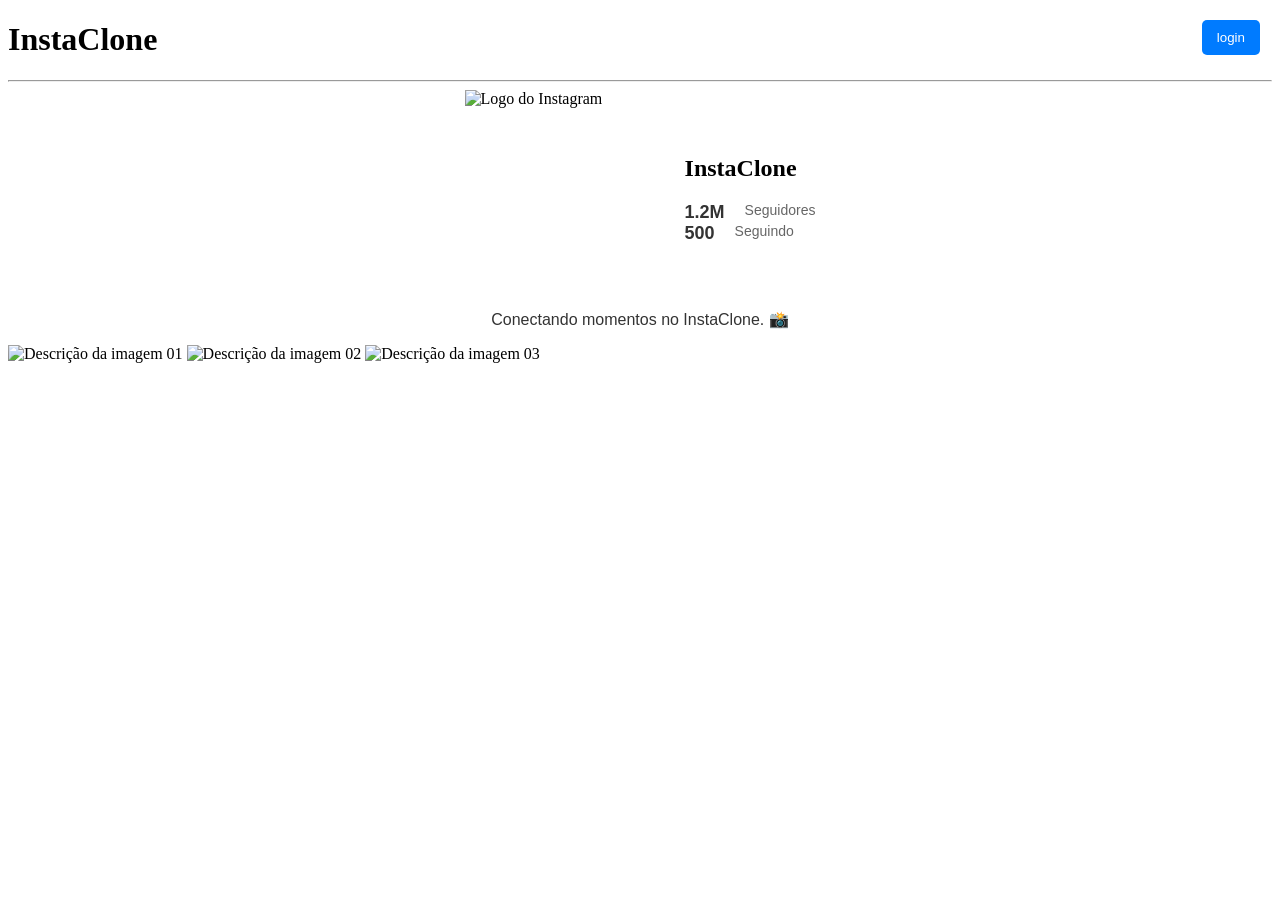
==== index.html @ e55fa8c0 "primeiro commit" ====
<!DOCTYPE html>
<html lang="en">
<head>
    <meta charset="UTF-8">
    <meta name="viewport" content="width=device-width, initial-scale=1.0">
    <title>InstaClone</title>
    <link rel="stylesheet" href="style.css">
</head>
<body>
    <h1 class="container.text">InstaClone</h1>
    <button class="btn-topo">login</button>

<hr>

<div class="container">
    <img src="https://static.vecteezy.com/system/resources/previews/018/930/413/non_2x/instagram-logo-instagram-icon-transparent-free-png.png" alt="Logo do Instagram">
    <div class="texto perfil">
        <h2>InstaClone</h2>
            <div class="social-stats">
                <span class="stat-number">1.2M</span>
                <span class="stat-label">Seguidores</span>
            </div>
            <div class="social-stats">
                <span class="stat-number">500</span>
                <span class="stat-label">Seguindo</span>
            </div>
        </div>
    </div>
</div>

<div class="bio">
    <p>Conectando momentos no InstaClone. 📸</p>

</div>

<div class="imagem.redonda">
    <img src="imagem01.png" alt="Descrição da imagem 01">
    <img src="imagem02.png" alt="Descrição da imagem 02">
    <img src="imagem03.png" alt="Descrição da imagem 03">

</div>

</head>
<body>
    
</body>
</html>
---- style.css ----
.btn-topo {
    position: fixed;
    top: 20px;
    right: 20px;
    background-color: #007bff;
    color: white;
    border: none;
    padding: 10px 15px;
    border-radius: 5px;
    cursor: pointer;
    z-index: 1000;
}

img {
    width: 200px;
    height: 200px;
}

.container {
    display: flex;
    align-items: center;
    justify-content: center;
    gap: 20px;
}

.social-stats {
  display: flex;
  gap: 20px;
  font-family: sans-serif;
}

.stat-item {
  display: flex;
  flex-direction: column;
  align-items: center;
}

.stat-number {
  font-weight: bold;
  font-size: 18px;
  color: #333;
}

  .stat-label {
  font-size: 14px;
  color: #666;
}

.bio {
    font-family: sans-serif;
    font-size: 16px;
    color: #333;
    margin-top: 20px;
    text-align: center;
}

.container.text {
    text-align: center;
    position: fixed;
}

.imagem.redonda {
    width: 100px;
    height: 100px;
    object-fit: cover;
    border-radius: 50%;
}
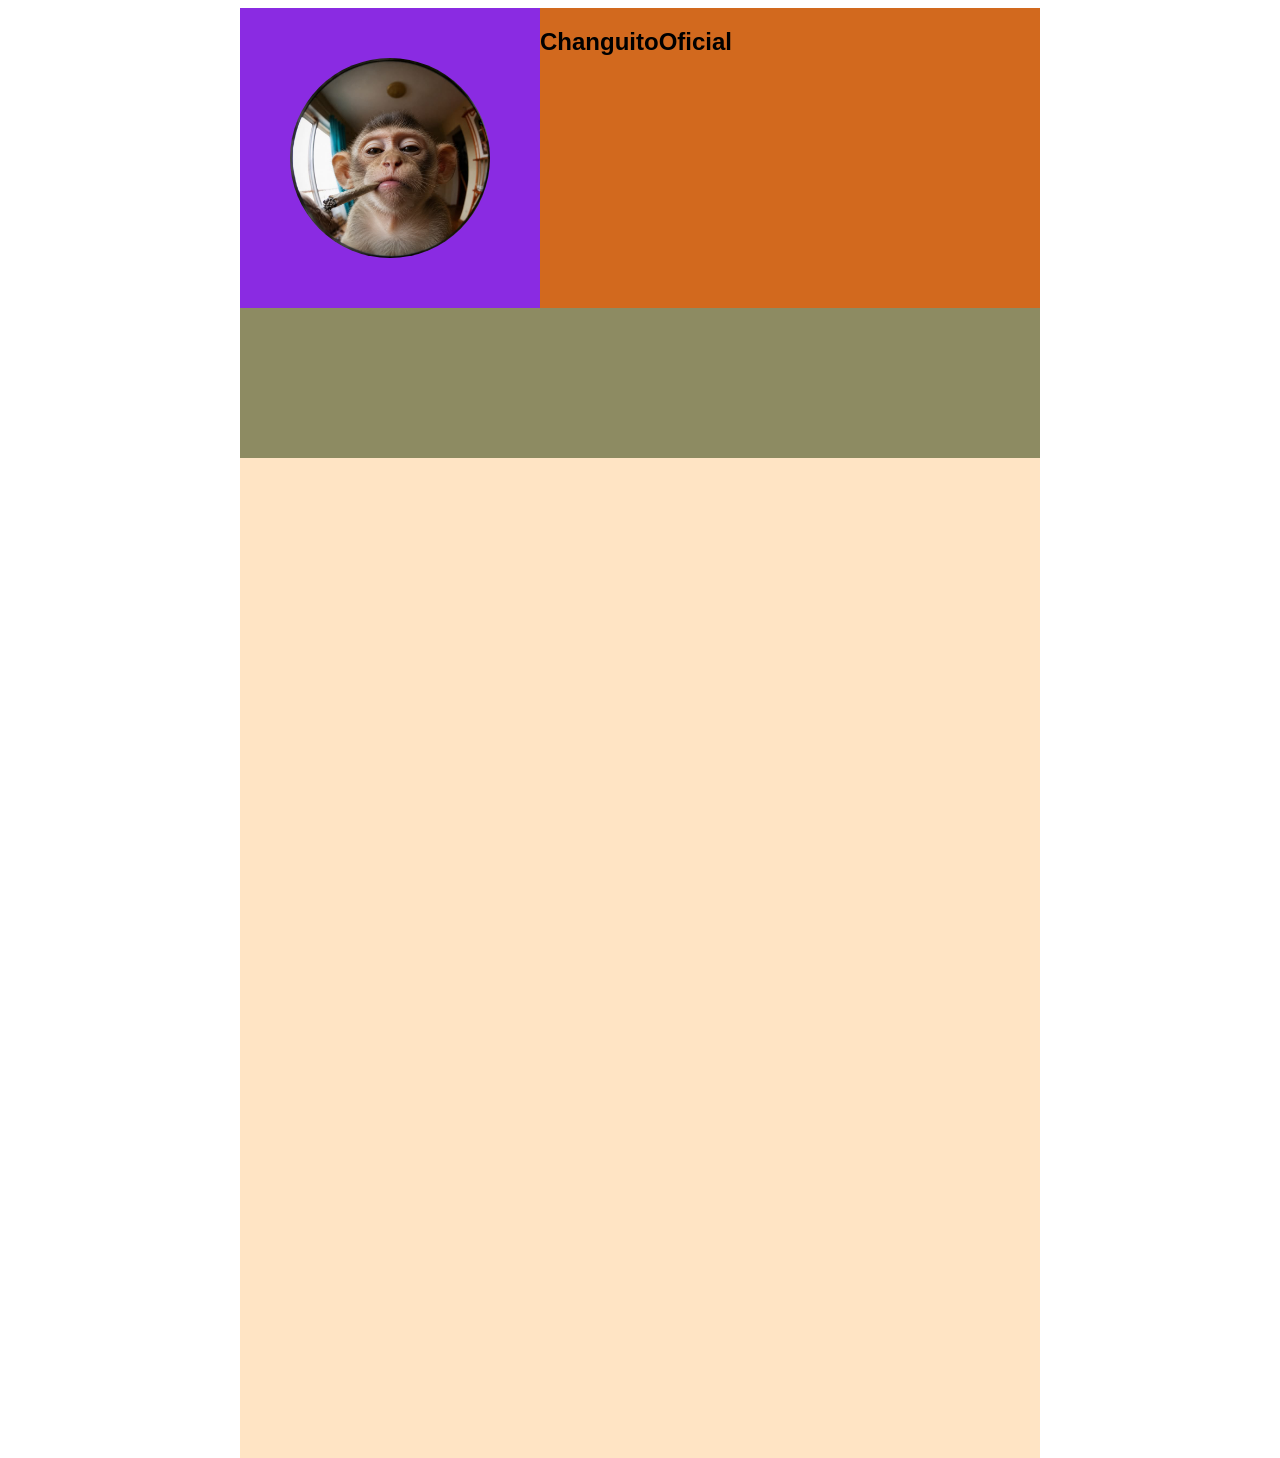
==== commit 7b3cd556: "tamanho das divs e foto de perfil" ====
--- a/index.html
+++ b/index.html
@@ -3,45 +3,23 @@
 <head>
     <meta charset="UTF-8">
     <meta name="viewport" content="width=device-width, initial-scale=1.0">
-    <title>InstaClone</title>
+    <title>Instagram</title>
     <link rel="stylesheet" href="style.css">
-</head>
-<body>
-    <h1 class="container.text">InstaClone</h1>
-    <button class="btn-topo">login</button>
-
-<hr>
-
-<div class="container">
-    <img src="https://static.vecteezy.com/system/resources/previews/018/930/413/non_2x/instagram-logo-instagram-icon-transparent-free-png.png" alt="Logo do Instagram">
-    <div class="texto perfil">
-        <h2>InstaClone</h2>
-            <div class="social-stats">
-                <span class="stat-number">1.2M</span>
-                <span class="stat-label">Seguidores</span>
-            </div>
-            <div class="social-stats">
-                <span class="stat-number">500</span>
-                <span class="stat-label">Seguindo</span>
-            </div>
-        </div>
-    </div>
-</div>
-
-<div class="bio">
-    <p>Conectando momentos no InstaClone. 📸</p>
-
-</div>
-
-<div class="imagem.redonda">
-    <img src="imagem01.png" alt="Descrição da imagem 01">
-    <img src="imagem02.png" alt="Descrição da imagem 02">
-    <img src="imagem03.png" alt="Descrição da imagem 03">
-
-</div>
 
 </head>
 <body>
+    <div id="conteudo">
+        <div id="cabecalho">
+            <div id="fotodeperfil">
+                <img height="200" src="4e98f8924ba677425d5c77bcd9956966.jpg" alt="fotodeperfil">
+            </div>
+            <div id="textodeperfil">
+                <h2 id="fonte">ChanguitoOficial</h2>
+            </div>
+        </div>
+        <div id="destaques"></div>
+        <div id="feed"></div>
+    </div>
     
 </body>
 </html>
--- a/style.css
+++ b/style.css
@@ -1,67 +1,50 @@
-.btn-topo {
-    position: fixed;
-    top: 20px;
-    right: 20px;
-    background-color: #007bff;
-    color: white;
-    border: none;
-    padding: 10px 15px;
-    border-radius: 5px;
-    cursor: pointer;
-    z-index: 1000;
+#conteudo {
+    width: 800px;
+    height: 1000px;
+    background-color: rgb(224, 193, 193);
+    margin: 0 auto;
+
+}
+
+#cabecalho {
+    width: 800px;
+    height: 300px;
+    background-color: rgb(117, 199, 199);
+    display: flex;
+}
+
+#destaques {
+    height: 150px;
+    width: 800px;
+    background-color: rgb(141, 139, 98);
+}
+
+#feed {
+    width: 800px;
+    height: 1000px;
+    background-color: bisque;
+}
+
+#fotodeperfil {
+    width: 300px;
+    height: 300px;
+    background-color: blueviolet;
+    display: flex;
+    align-items: center;
+    justify-content: center;
+}
+
+#textodeperfil {
+    width: 500px;
+    height: 300px;
+    background-color: chocolate;
 }
 
 img {
-    width: 200px;
-    height: 200px;
+    border-radius: 50%;
+    
 }
 
-.container {
-    display: flex;
-    align-items: center;
-    justify-content: center;
-    gap: 20px;
-}
-
-.social-stats {
-  display: flex;
-  gap: 20px;
-  font-family: sans-serif;
-}
-
-.stat-item {
-  display: flex;
-  flex-direction: column;
-  align-items: center;
-}
-
-.stat-number {
-  font-weight: bold;
-  font-size: 18px;
-  color: #333;
-}
-
-  .stat-label {
-  font-size: 14px;
-  color: #666;
-}
-
-.bio {
-    font-family: sans-serif;
-    font-size: 16px;
-    color: #333;
-    margin-top: 20px;
-    text-align: center;
-}
-
-.container.text {
-    text-align: center;
-    position: fixed;
-}
-
-.imagem.redonda {
-    width: 100px;
-    height: 100px;
-    object-fit: cover;
-    border-radius: 50%;
+#fonte {
+    font-family: Arial, Helvetica, sans-serif;
 }
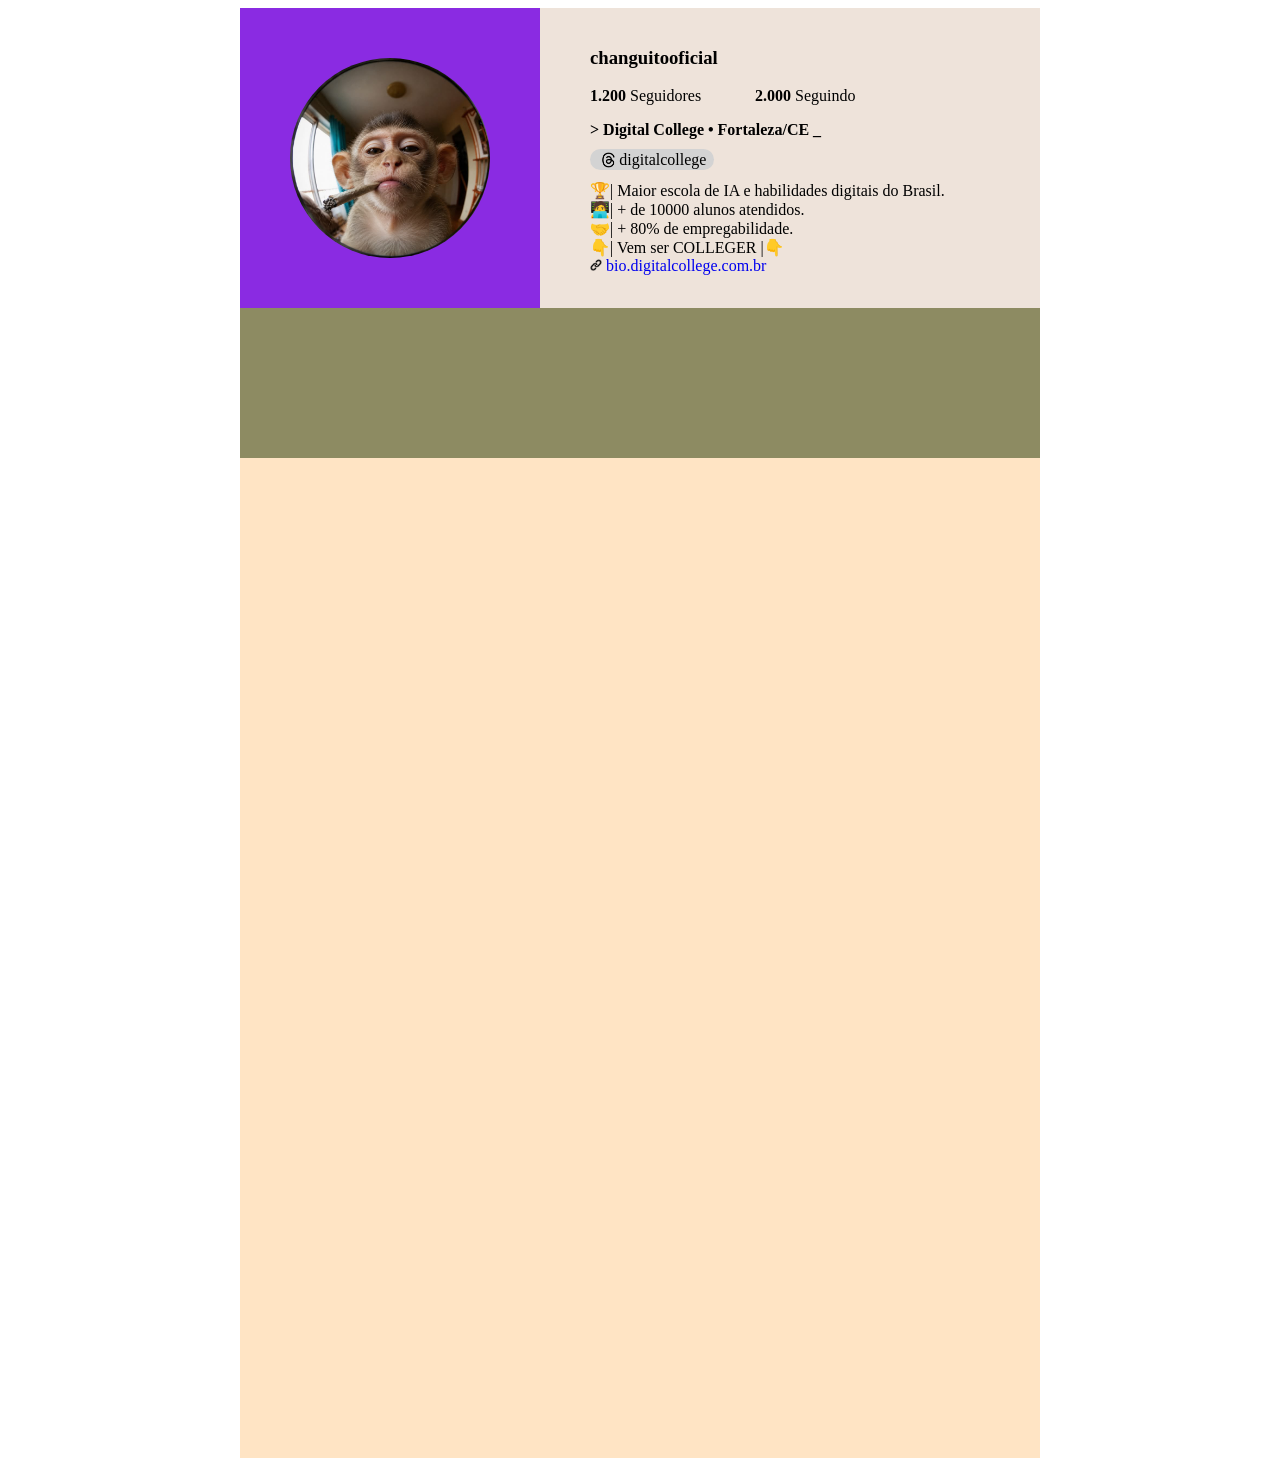
==== commit 5a518024: "finalizamos o cabeçalho" ====
--- a/index.html
+++ b/index.html
@@ -14,7 +14,20 @@
                 <img height="200" src="4e98f8924ba677425d5c77bcd9956966.jpg" alt="fotodeperfil">
             </div>
             <div id="textodeperfil">
-                <h2 id="fonte">ChanguitoOficial</h2>
+                <h3>changuitooficial</h3>
+                <p> <b>1.200</b> Seguidores <span id="span-seguindo"><strong>2.000</strong></span> Seguindo</p>
+                <strong> > Digital College • Fortaleza/CE _</strong>
+                <p class="juntinhos" id="essenao"> 
+                    <span id="pill"><img src="threads-png-logo-vector-download-7.png"
+                        alt="logo do threads" height="16">digitalcollege</span>
+                        
+                </p>
+                <p class="juntinhos">🏆| Maior escola de IA e habilidades digitais do Brasil.</p>
+                <p class="juntinhos">🧑‍💻| + de 10000 alunos atendidos.</p>
+                <p class="juntinhos">🤝| + 80% de empregabilidade.</p>
+                <p class="juntinhos">👇| Vem ser COLLEGER |👇</p>
+                <a target="_blank" href="https://bio.digitalcollege.com.br"><i id="icone-link"></i> bio.digitalcollege.com.br</a>
+
             </div>
         </div>
         <div id="destaques"></div>
--- a/style.css
+++ b/style.css
@@ -37,7 +37,9 @@
 #textodeperfil {
     width: 500px;
     height: 300px;
-    background-color: chocolate;
+    background-color: rgb(238, 227, 218);
+    padding: 20px 50px;
+    box-sizing: border-box;
 }
 
 img {
@@ -45,6 +47,40 @@
     
 }
 
-#fonte {
-    font-family: Arial, Helvetica, sans-serif;
+.juntinhos {
+    margin: 0;
+}
+
+#span-seguindo {
+    font-weight: bold;
+    margin-left: 50px;
+}
+
+#pill {
+    background-color: lightgray;
+    padding: 2px 8px;
+    border-radius: 20px;
+    margin-block: 8px;
+    
+}
+
+#essenao {
+    margin: 12px 0px;
+}
+
+#pill img {
+    margin-bottom: -3px;
+}
+
+a {
+    text-decoration: none;
+}
+
+#icone-link {
+    height: 12px;
+    width: 12px;
+    display: inline-block;
+    background-size: 12px;
+    background-image: url(Chain_link_icon_slanted.png);
+
 }
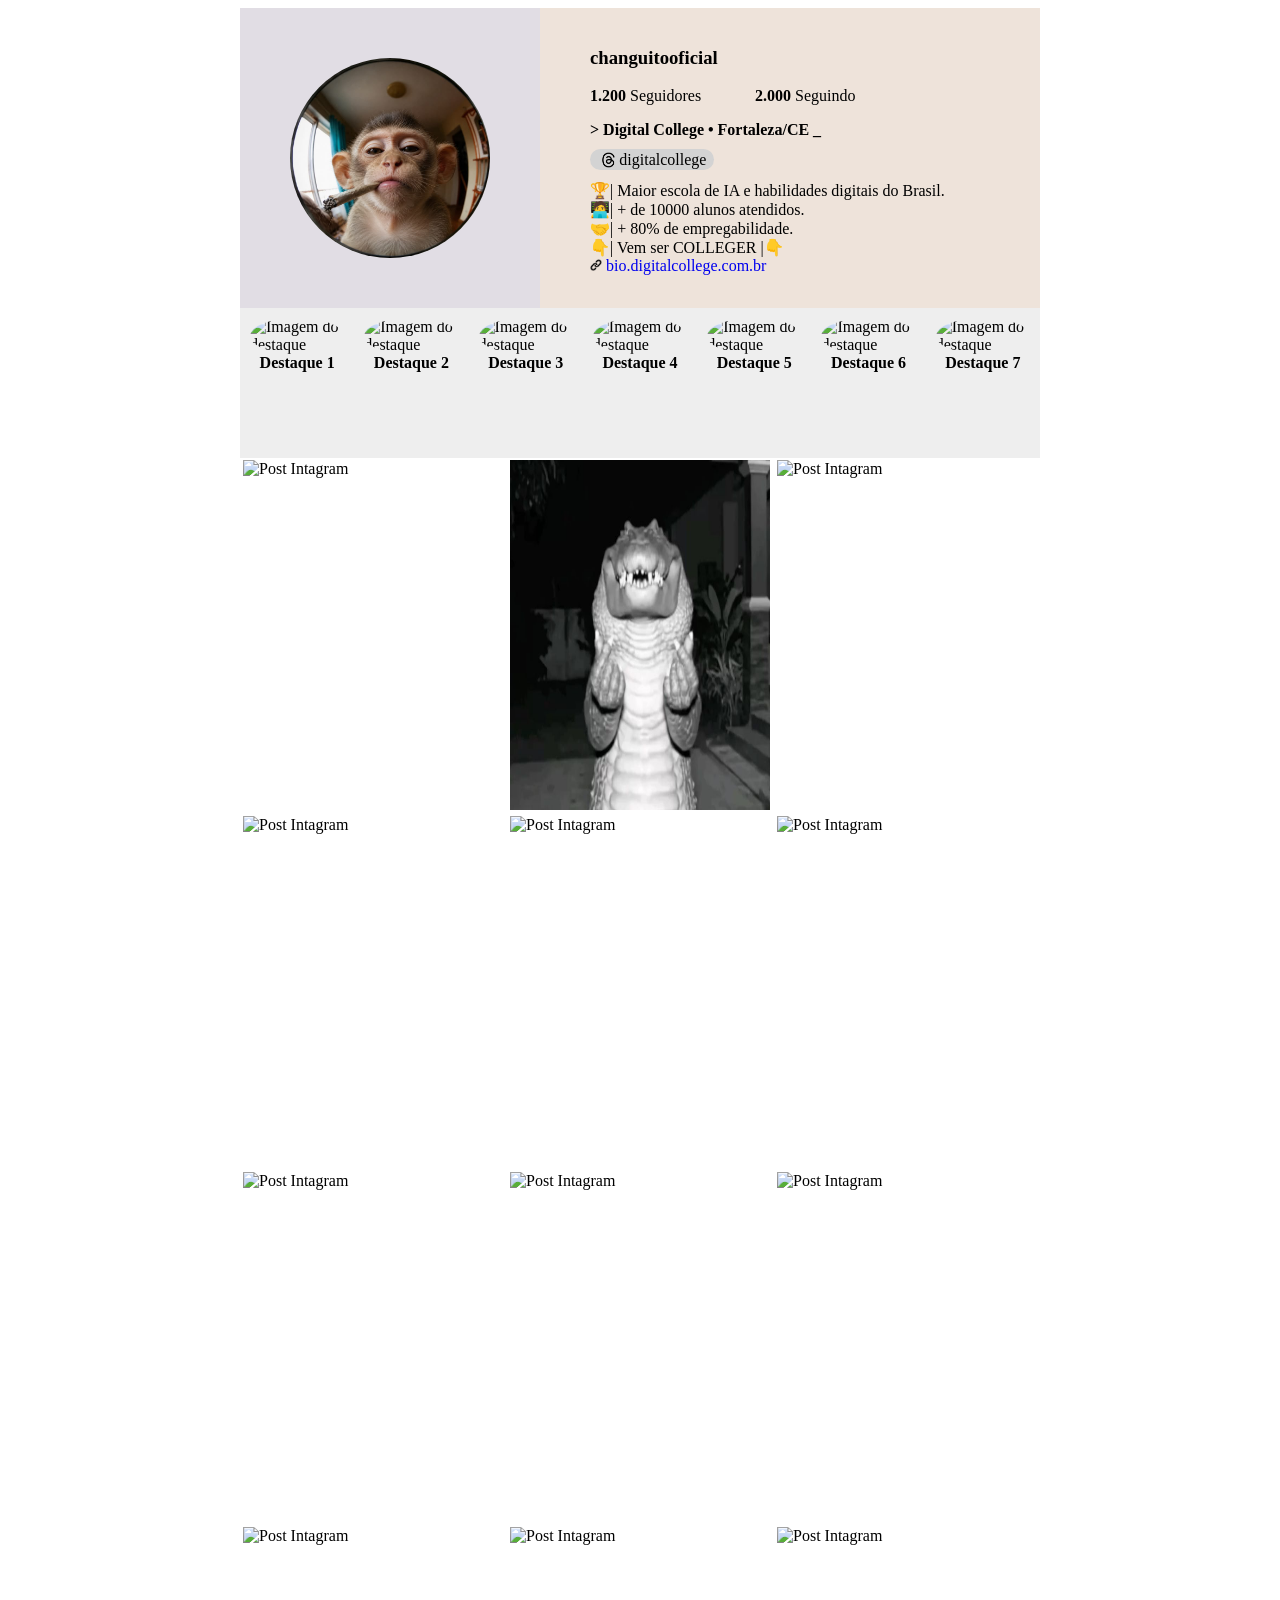
==== commit 267e747f: "fotos do feed" ====
--- a/index.html
+++ b/index.html
@@ -30,8 +30,51 @@
 
             </div>
         </div>
-        <div id="destaques"></div>
-        <div id="feed"></div>
+        <div id="destaques">
+            <div class="destaque">
+                <img src="https://placehold.co/100x100" alt="Imagem do destaque">
+                <p>Destaque 1</p>
+            </div>
+            <div class="destaque">
+                <img src="https://placehold.co/100x100" alt="Imagem do destaque">
+                <p>Destaque 2</p>
+            </div>
+            <div class="destaque">
+                <img src="https://placehold.co/100x100" alt="Imagem do destaque">
+                <p>Destaque 3</p>
+            </div>
+            <div class="destaque">
+                <img src="https://placehold.co/100x100" alt="Imagem do destaque">
+                <p>Destaque 4</p>
+            </div>
+            <div class="destaque">
+                <img src="https://placehold.co/100x100" alt="Imagem do destaque">
+                <p>Destaque 5</p>
+            </div>
+            <div class="destaque">
+                <img src="https://placehold.co/100x100" alt="Imagem do destaque">
+                <p>Destaque 6</p>
+            </div>
+            <div class="destaque">
+                <img src="https://placehold.co/100x100" alt="Imagem do destaque">
+                <p>Destaque 7</p>
+            </div>
+            
+        </div>    
+        <div id="feed">
+            <div class="fotosfeed"><img src="https://i.pinimg.com/736x/fc/d5/21/fcd521678deb5901a8ba59398f358d46.jpg" alt="Post Intagram"></div>
+            <div class="fotosfeed"><img src="01b9104a2c6ca4731ca38405adfbb461.jpg" alt="Post Intagram"></div>
+            <div class="fotosfeed"><img src="https://i.pinimg.com/736x/fc/d5/21/fcd521678deb5901a8ba59398f358d46.jpg" alt="Post Intagram"></div>
+            <div class="fotosfeed"><img src="https://i.pinimg.com/736x/fc/d5/21/fcd521678deb5901a8ba59398f358d46.jpg" alt="Post Intagram"></div>
+            <div class="fotosfeed"><img src="https://i.pinimg.com/736x/fc/d5/21/fcd521678deb5901a8ba59398f358d46.jpg" alt="Post Intagram"></div>
+            <div class="fotosfeed"><img src="https://i.pinimg.com/736x/fc/d5/21/fcd521678deb5901a8ba59398f358d46.jpg" alt="Post Intagram"></div>
+            <div class="fotosfeed"><img src="https://i.pinimg.com/736x/fc/d5/21/fcd521678deb5901a8ba59398f358d46.jpg" alt="Post Intagram"></div>
+            <div class="fotosfeed"><img src="https://i.pinimg.com/736x/fc/d5/21/fcd521678deb5901a8ba59398f358d46.jpg" alt="Post Intagram"></div>
+            <div class="fotosfeed"><img src="https://i.pinimg.com/736x/fc/d5/21/fcd521678deb5901a8ba59398f358d46.jpg" alt="Post Intagram"></div>
+            <div class="fotosfeed"><img src="https://i.pinimg.com/736x/fc/d5/21/fcd521678deb5901a8ba59398f358d46.jpg" alt="Post Intagram"></div>
+            <div class="fotosfeed"><img src="https://i.pinimg.com/736x/fc/d5/21/fcd521678deb5901a8ba59398f358d46.jpg" alt="Post Intagram"></div>
+            <div class="fotosfeed"><img src="https://i.pinimg.com/736x/fc/d5/21/fcd521678deb5901a8ba59398f358d46.jpg" alt="Post Intagram"></div>
+        </div>
     </div>
     
 </body>
--- a/style.css
+++ b/style.css
@@ -1,7 +1,7 @@
 #conteudo {
     width: 800px;
     height: 1000px;
-    background-color: rgb(224, 193, 193);
+    background-color: rgb(253, 253, 253);
     margin: 0 auto;
 
 }
@@ -9,26 +9,34 @@
 #cabecalho {
     width: 800px;
     height: 300px;
-    background-color: rgb(117, 199, 199);
+    background-color: rgb(254, 255, 255);
     display: flex;
 }
 
 #destaques {
     height: 150px;
     width: 800px;
-    background-color: rgb(141, 139, 98);
+    background-color: rgb(255, 255, 255);
+    display: flex;
+    overflow-x: scroll;
+    overflow-y: hidden;
+
+}
+
+::-webkit-scrollbar-thumb {
+    width: 6px;
 }
 
 #feed {
     width: 800px;
     height: 1000px;
-    background-color: bisque;
+    background-color: rgb(255, 255, 255);
 }
 
 #fotodeperfil {
     width: 300px;
     height: 300px;
-    background-color: blueviolet;
+    background-color: rgb(225, 221, 228);
     display: flex;
     align-items: center;
     justify-content: center;
@@ -42,7 +50,8 @@
     box-sizing: border-box;
 }
 
-img {
+#fotodeperfil img,
+.destaque img {
     border-radius: 50%;
     
 }
@@ -83,4 +92,40 @@
     background-size: 12px;
     background-image: url(Chain_link_icon_slanted.png);
 
-}+}
+
+.destaque {
+    width: 120px;
+    height: 150px;
+    background-color: rgb(238, 238, 238);
+    padding: 10px;
+    box-sizing: border-box;
+
+    p {
+        margin-top: 0;
+        text-align: center;
+        font-weight: 600;
+    }
+}
+
+#feed {
+    height: 600px;
+    width: 800px;
+    display: grid;
+    grid-template-columns: repeat(3, 1fr);
+    gap: 1px;
+}
+
+.fotosfeed {
+    aspect-ratio: 3 / 4;
+    display: flex;
+    align-items: center;
+    justify-content: center;
+
+    
+
+}
+.fotosfeed img {
+        height: 350px;
+        width: 260px;
+    }
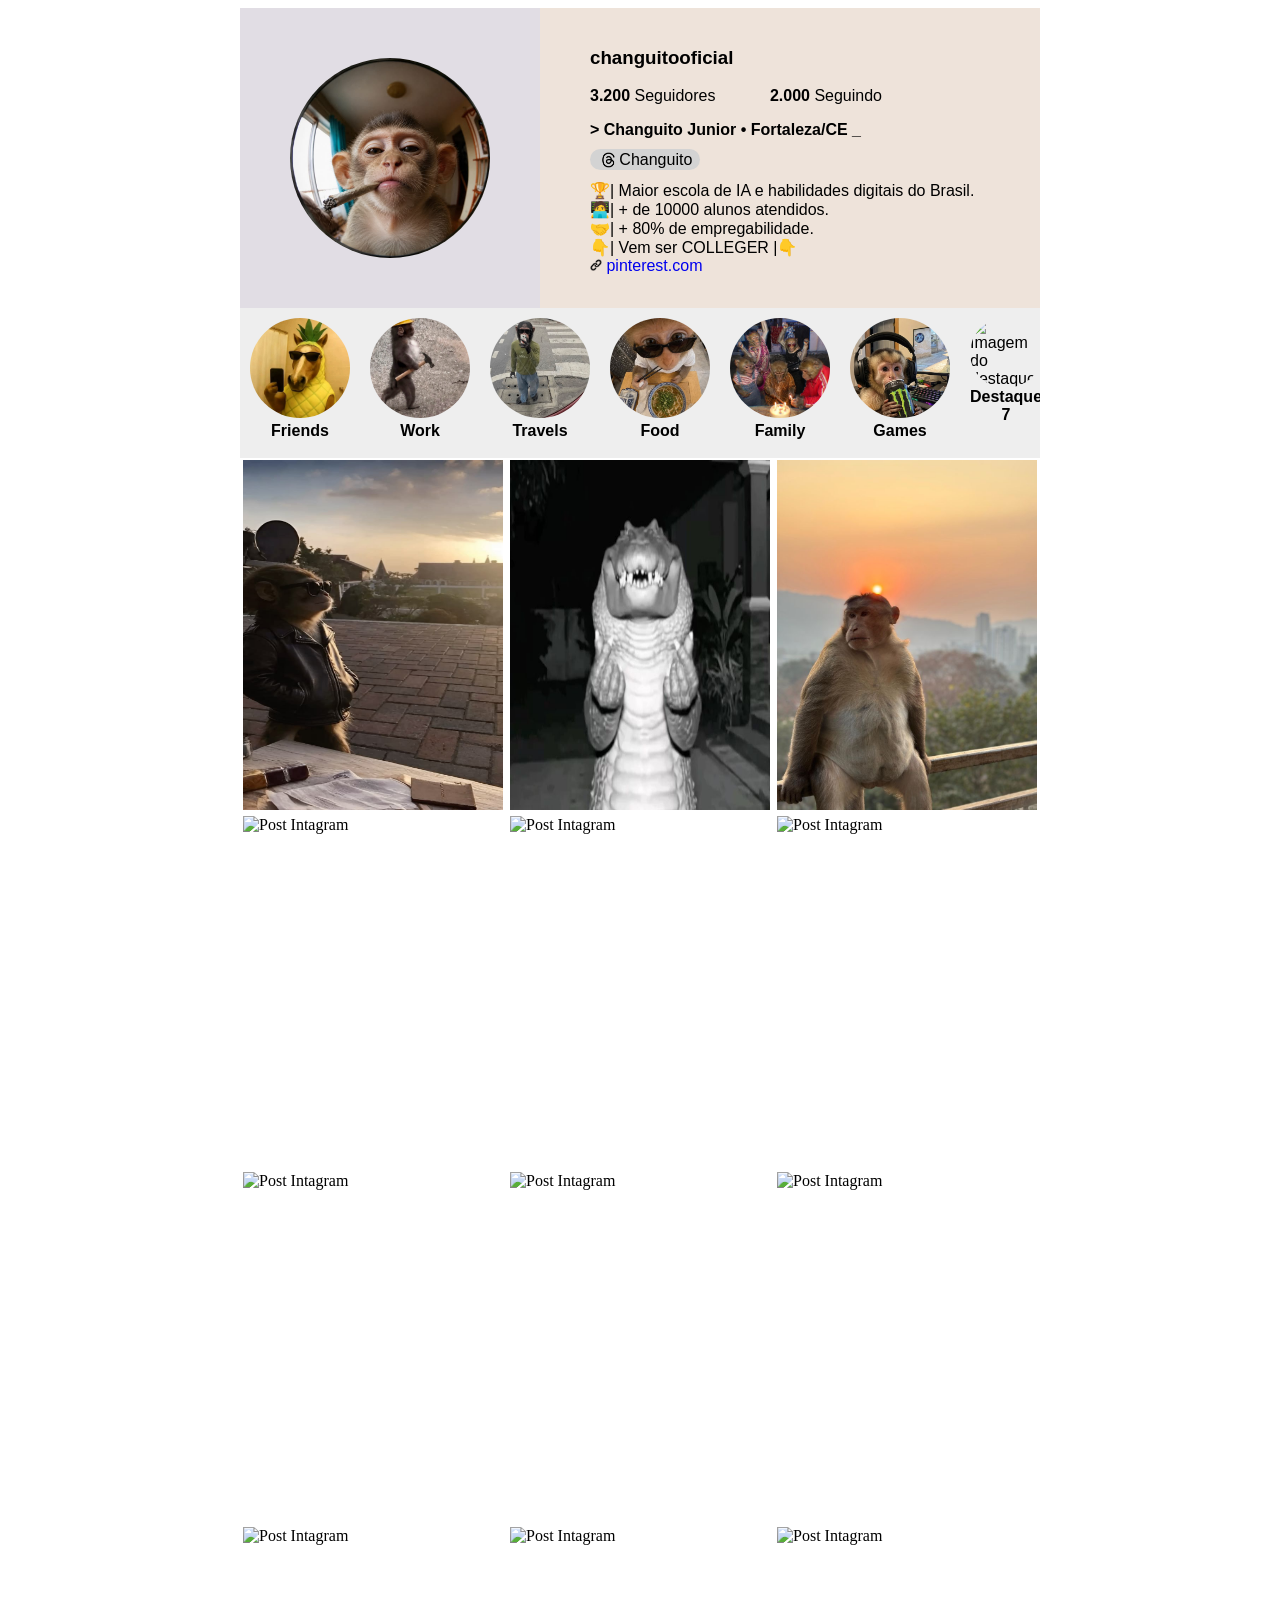
==== commit eb1f6c2c: "ajustes ok" ====
--- a/index.html
+++ b/index.html
@@ -15,45 +15,45 @@
             </div>
             <div id="textodeperfil">
                 <h3>changuitooficial</h3>
-                <p> <b>1.200</b> Seguidores <span id="span-seguindo"><strong>2.000</strong></span> Seguindo</p>
-                <strong> > Digital College • Fortaleza/CE _</strong>
+                <p> <b>3.200</b> Seguidores <span id="span-seguindo"><b>2.000</b></span> Seguindo</p>
+                <strong> > Changuito Junior • Fortaleza/CE _</strong>
                 <p class="juntinhos" id="essenao"> 
                     <span id="pill"><img src="threads-png-logo-vector-download-7.png"
-                        alt="logo do threads" height="16">digitalcollege</span>
+                        alt="logo do threads" height="16">Changuito</span>
                         
                 </p>
                 <p class="juntinhos">🏆| Maior escola de IA e habilidades digitais do Brasil.</p>
                 <p class="juntinhos">🧑‍💻| + de 10000 alunos atendidos.</p>
                 <p class="juntinhos">🤝| + 80% de empregabilidade.</p>
                 <p class="juntinhos">👇| Vem ser COLLEGER |👇</p>
-                <a target="_blank" href="https://bio.digitalcollege.com.br"><i id="icone-link"></i> bio.digitalcollege.com.br</a>
+                <a target="_blank" href="https://br.pinterest.com/search/pins/?q=changuito&rs=ac&len=8&source_id=ac_vA1B2iRy&eq=changuit&etslf=4090"><i id="icone-link"></i> pinterest.com</a>
 
             </div>
         </div>
         <div id="destaques">
             <div class="destaque">
-                <img src="https://placehold.co/100x100" alt="Imagem do destaque">
-                <p>Destaque 1</p>
+                <img src="2c7ba3485ab770c41255ce80f43a4d29.jpg" alt="Imagem do destaque">
+                <p>Friends</p>
             </div>
             <div class="destaque">
-                <img src="https://placehold.co/100x100" alt="Imagem do destaque">
-                <p>Destaque 2</p>
+                <img src="b17457ee1188e96eb36cd7dad744814c.jpg" alt="Imagem do destaque">
+                <p>Work</p>
             </div>
             <div class="destaque">
-                <img src="https://placehold.co/100x100" alt="Imagem do destaque">
-                <p>Destaque 3</p>
+                <img src="08356baff3b029f2a668ffb6d43a9239.jpg" alt="Imagem do destaque">
+                <p>Travels</p>
             </div>
             <div class="destaque">
-                <img src="https://placehold.co/100x100" alt="Imagem do destaque">
-                <p>Destaque 4</p>
+                <img src="7090e7b376dc9f8cf3809bf902520bf3.jpg" alt="Imagem do destaque">
+                <p>Food</p>
             </div>
             <div class="destaque">
-                <img src="https://placehold.co/100x100" alt="Imagem do destaque">
-                <p>Destaque 5</p>
+                <img src="2ad256584e3aca1d0b8c0af7b15c085f.jpg" alt="Imagem do destaque">
+                <p>Family</p>
             </div>
             <div class="destaque">
-                <img src="https://placehold.co/100x100" alt="Imagem do destaque">
-                <p>Destaque 6</p>
+                <img src="655c70f0c6d8da765bcfeb82562de0e4.jpg" alt="Imagem do destaque">
+                <p>Games</p>
             </div>
             <div class="destaque">
                 <img src="https://placehold.co/100x100" alt="Imagem do destaque">
@@ -62,9 +62,9 @@
             
         </div>    
         <div id="feed">
-            <div class="fotosfeed"><img src="https://i.pinimg.com/736x/fc/d5/21/fcd521678deb5901a8ba59398f358d46.jpg" alt="Post Intagram"></div>
+            <div class="fotosfeed"><img src="5589739727f35b7108b3ff58eda782d1.jpg" alt="Post Intagram"></div>
             <div class="fotosfeed"><img src="01b9104a2c6ca4731ca38405adfbb461.jpg" alt="Post Intagram"></div>
-            <div class="fotosfeed"><img src="https://i.pinimg.com/736x/fc/d5/21/fcd521678deb5901a8ba59398f358d46.jpg" alt="Post Intagram"></div>
+            <div class="fotosfeed"><img src="f0563af0a774f2a01a0dad12bc53a722.jpg" alt="Post Intagram"></div>
             <div class="fotosfeed"><img src="https://i.pinimg.com/736x/fc/d5/21/fcd521678deb5901a8ba59398f358d46.jpg" alt="Post Intagram"></div>
             <div class="fotosfeed"><img src="https://i.pinimg.com/736x/fc/d5/21/fcd521678deb5901a8ba59398f358d46.jpg" alt="Post Intagram"></div>
             <div class="fotosfeed"><img src="https://i.pinimg.com/736x/fc/d5/21/fcd521678deb5901a8ba59398f358d46.jpg" alt="Post Intagram"></div>
--- a/style.css
+++ b/style.css
@@ -20,7 +20,9 @@
     display: flex;
     overflow-x: scroll;
     overflow-y: hidden;
-
+    font-family: 'Segoe UI', Tahoma, Geneva, Verdana, sans-serif;
+    
+   
 }
 
 ::-webkit-scrollbar-thumb {
@@ -31,6 +33,7 @@
     width: 800px;
     height: 1000px;
     background-color: rgb(255, 255, 255);
+    object-fit: cover;
 }
 
 #fotodeperfil {
@@ -48,6 +51,7 @@
     background-color: rgb(238, 227, 218);
     padding: 20px 50px;
     box-sizing: border-box;
+    font-family: Arial, Helvetica, sans-serif;
 }
 
 #fotodeperfil img,
@@ -61,8 +65,10 @@
 }
 
 #span-seguindo {
-    font-weight: bold;
+
+
     margin-left: 50px;
+
 }
 
 #pill {
@@ -100,12 +106,21 @@
     background-color: rgb(238, 238, 238);
     padding: 10px;
     box-sizing: border-box;
+    
 
     p {
         margin-top: 0;
         text-align: center;
         font-weight: 600;
     }
+}
+
+.destaque img {
+    border-radius: 50%;
+    height: 100px;
+    width: 100px;
+    object-fit: cover;
+
 }
 
 #feed {
@@ -122,10 +137,11 @@
     align-items: center;
     justify-content: center;
 
-    
 
 }
 .fotosfeed img {
         height: 350px;
         width: 260px;
-    }+
+    }
+
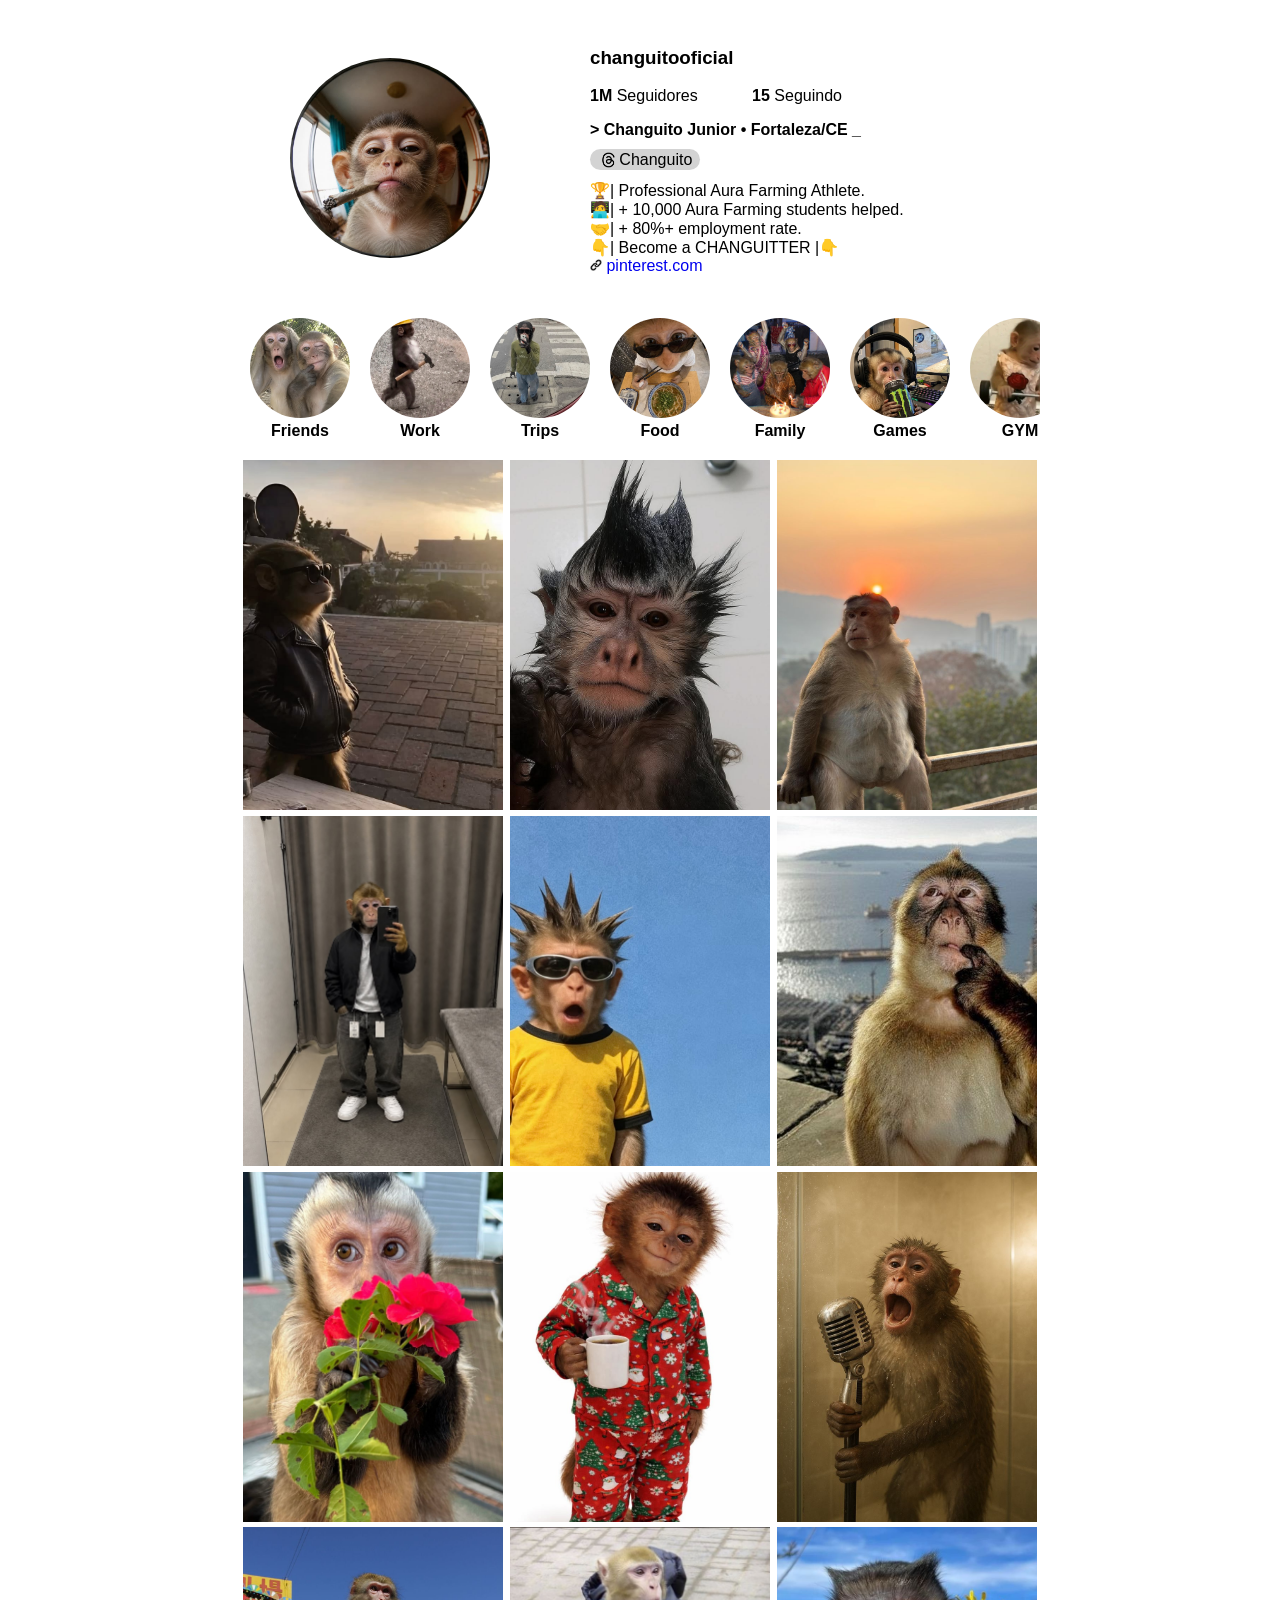
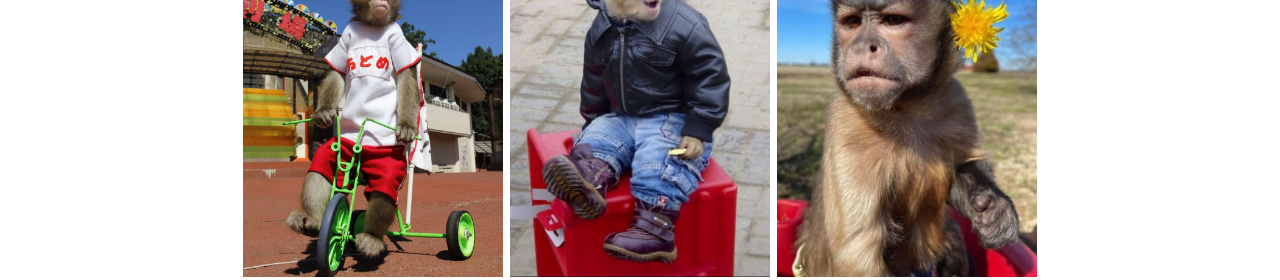
==== commit 18255af1: "att noturna 02" ====
--- a/index.html
+++ b/index.html
@@ -15,24 +15,24 @@
             </div>
             <div id="textodeperfil">
                 <h3>changuitooficial</h3>
-                <p> <b>3.200</b> Seguidores <span id="span-seguindo"><b>2.000</b></span> Seguindo</p>
+                <p> <b>1M</b> Seguidores <span id="span-seguindo"><b>15</b></span> Seguindo</p>
                 <strong> > Changuito Junior • Fortaleza/CE _</strong>
                 <p class="juntinhos" id="essenao"> 
                     <span id="pill"><img src="threads-png-logo-vector-download-7.png"
                         alt="logo do threads" height="16">Changuito</span>
                         
                 </p>
-                <p class="juntinhos">🏆| Maior escola de IA e habilidades digitais do Brasil.</p>
-                <p class="juntinhos">🧑‍💻| + de 10000 alunos atendidos.</p>
-                <p class="juntinhos">🤝| + 80% de empregabilidade.</p>
-                <p class="juntinhos">👇| Vem ser COLLEGER |👇</p>
+                <p class="juntinhos">🏆| Professional Aura Farming Athlete.</p>
+                <p class="juntinhos">🧑‍💻| + 10,000 Aura Farming students helped.</p>
+                <p class="juntinhos">🤝| + 80%+ employment rate.</p>
+                <p class="juntinhos">👇| Become a CHANGUITTER |👇</p>
                 <a target="_blank" href="https://br.pinterest.com/search/pins/?q=changuito&rs=ac&len=8&source_id=ac_vA1B2iRy&eq=changuit&etslf=4090"><i id="icone-link"></i> pinterest.com</a>
 
             </div>
         </div>
         <div id="destaques">
             <div class="destaque">
-                <img src="2c7ba3485ab770c41255ce80f43a4d29.jpg" alt="Imagem do destaque">
+                <img src="0a496161170eac2ab04a289cc13248a0.jpg" alt="Imagem do destaque">
                 <p>Friends</p>
             </div>
             <div class="destaque">
@@ -41,7 +41,7 @@
             </div>
             <div class="destaque">
                 <img src="08356baff3b029f2a668ffb6d43a9239.jpg" alt="Imagem do destaque">
-                <p>Travels</p>
+                <p>Trips</p>
             </div>
             <div class="destaque">
                 <img src="7090e7b376dc9f8cf3809bf902520bf3.jpg" alt="Imagem do destaque">
@@ -56,24 +56,24 @@
                 <p>Games</p>
             </div>
             <div class="destaque">
-                <img src="https://placehold.co/100x100" alt="Imagem do destaque">
-                <p>Destaque 7</p>
+                <img src="64445d78462cdf5db2ce875c47ff8d69.jpg" alt="Imagem do destaque">
+                <p>GYM</p>
             </div>
             
         </div>    
         <div id="feed">
             <div class="fotosfeed"><img src="5589739727f35b7108b3ff58eda782d1.jpg" alt="Post Intagram"></div>
-            <div class="fotosfeed"><img src="01b9104a2c6ca4731ca38405adfbb461.jpg" alt="Post Intagram"></div>
+            <div class="fotosfeed"><img src="ab0a4cf434fdab9394d6d3bf97054dee.jpg" alt="Post Intagram"></div>
             <div class="fotosfeed"><img src="f0563af0a774f2a01a0dad12bc53a722.jpg" alt="Post Intagram"></div>
-            <div class="fotosfeed"><img src="https://i.pinimg.com/736x/fc/d5/21/fcd521678deb5901a8ba59398f358d46.jpg" alt="Post Intagram"></div>
-            <div class="fotosfeed"><img src="https://i.pinimg.com/736x/fc/d5/21/fcd521678deb5901a8ba59398f358d46.jpg" alt="Post Intagram"></div>
-            <div class="fotosfeed"><img src="https://i.pinimg.com/736x/fc/d5/21/fcd521678deb5901a8ba59398f358d46.jpg" alt="Post Intagram"></div>
-            <div class="fotosfeed"><img src="https://i.pinimg.com/736x/fc/d5/21/fcd521678deb5901a8ba59398f358d46.jpg" alt="Post Intagram"></div>
-            <div class="fotosfeed"><img src="https://i.pinimg.com/736x/fc/d5/21/fcd521678deb5901a8ba59398f358d46.jpg" alt="Post Intagram"></div>
-            <div class="fotosfeed"><img src="https://i.pinimg.com/736x/fc/d5/21/fcd521678deb5901a8ba59398f358d46.jpg" alt="Post Intagram"></div>
-            <div class="fotosfeed"><img src="https://i.pinimg.com/736x/fc/d5/21/fcd521678deb5901a8ba59398f358d46.jpg" alt="Post Intagram"></div>
-            <div class="fotosfeed"><img src="https://i.pinimg.com/736x/fc/d5/21/fcd521678deb5901a8ba59398f358d46.jpg" alt="Post Intagram"></div>
-            <div class="fotosfeed"><img src="https://i.pinimg.com/736x/fc/d5/21/fcd521678deb5901a8ba59398f358d46.jpg" alt="Post Intagram"></div>
+            <div class="fotosfeed"><img src="1d2108a6d28f4a7cf8bd4afd075027ce.jpg" alt="Post Intagram"></div>
+            <div class="fotosfeed"><img src="d7ac8bcb2bab93d46eedaa321ea015d9.jpg" alt="Post Intagram"></div>
+            <div class="fotosfeed"><img src="dda8de56ee05c6dde59659f5f0a79287.jpg" alt="Post Intagram"></div>
+            <div class="fotosfeed"><img src="04bd1ee5c666f481f6a28e7b562b7cae.jpg" alt="Post Intagram"></div>
+            <div class="fotosfeed"><img src="7f005329182c194222218e0133b8c59c.jpg" alt="Post Intagram"></div>
+            <div class="fotosfeed"><img src="cf029eda5d94a193c05161e79ef628a9.jpg" alt="Post Intagram"></div>
+            <div class="fotosfeed"><img src="da106014a96b7167bfd66576ea8ada1b.jpg" alt="Post Intagram"></div>
+            <div class="fotosfeed"><img src="1551cfd4ac168b66d9ea7063f7ef554b.jpg" alt="Post Intagram"></div>
+            <div class="fotosfeed"><img src="7f87e562ac08861b989c5aaf72ca19cd.jpg" alt="Post Intagram"></div>
         </div>
     </div>
     
--- a/style.css
+++ b/style.css
@@ -1,7 +1,7 @@
 #conteudo {
     width: 800px;
     height: 1000px;
-    background-color: rgb(253, 253, 253);
+    background-color: white;
     margin: 0 auto;
 
 }
@@ -9,14 +9,14 @@
 #cabecalho {
     width: 800px;
     height: 300px;
-    background-color: rgb(254, 255, 255);
+    background-color: white;
     display: flex;
 }
 
 #destaques {
     height: 150px;
     width: 800px;
-    background-color: rgb(255, 255, 255);
+    background-color: white;
     display: flex;
     overflow-x: scroll;
     overflow-y: hidden;
@@ -32,14 +32,14 @@
 #feed {
     width: 800px;
     height: 1000px;
-    background-color: rgb(255, 255, 255);
+    background-color: white;
     object-fit: cover;
 }
 
 #fotodeperfil {
     width: 300px;
     height: 300px;
-    background-color: rgb(225, 221, 228);
+    background-color: white;
     display: flex;
     align-items: center;
     justify-content: center;
@@ -48,7 +48,7 @@
 #textodeperfil {
     width: 500px;
     height: 300px;
-    background-color: rgb(238, 227, 218);
+    background-color: white;
     padding: 20px 50px;
     box-sizing: border-box;
     font-family: Arial, Helvetica, sans-serif;
@@ -103,7 +103,7 @@
 .destaque {
     width: 120px;
     height: 150px;
-    background-color: rgb(238, 238, 238);
+    background-color: white;
     padding: 10px;
     box-sizing: border-box;
     
@@ -142,6 +142,7 @@
 .fotosfeed img {
         height: 350px;
         width: 260px;
+        object-fit: cover;
 
     }
 
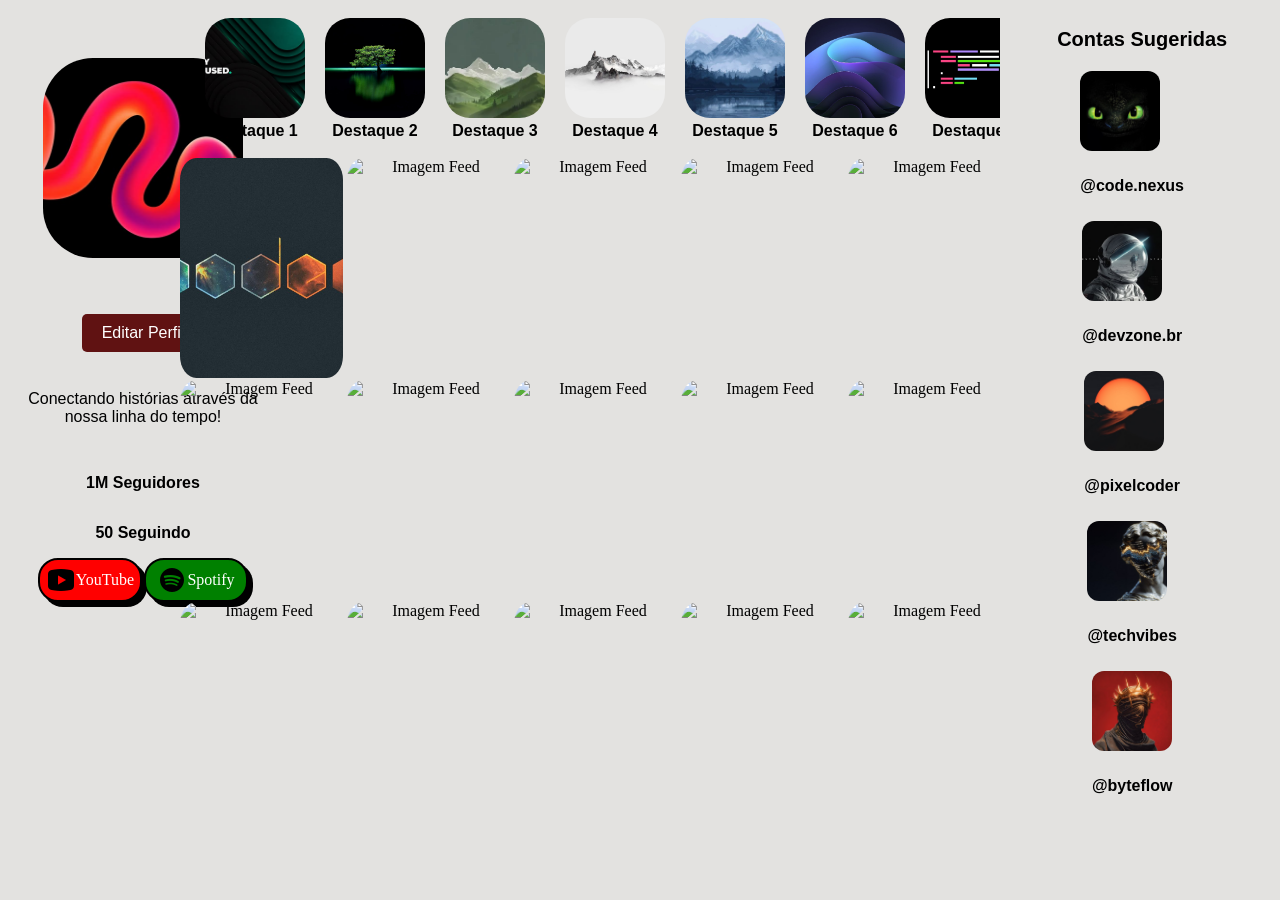
==== commit 1e04afbf: "Atividade" ====
--- a/index.html
+++ b/index.html
@@ -3,79 +3,159 @@
 <head>
     <meta charset="UTF-8">
     <meta name="viewport" content="width=device-width, initial-scale=1.0">
-    <title>Instagram</title>
+    <title>IGCoder</title>
     <link rel="stylesheet" href="style.css">
+</head>
 
-</head>
 <body>
-    <div id="conteudo">
-        <div id="cabecalho">
-            <div id="fotodeperfil">
-                <img height="200" src="4e98f8924ba677425d5c77bcd9956966.jpg" alt="fotodeperfil">
+    
+    <div id="corpo">
+        <div id="fotodeperfil">
+            <img src="a96812a5e0131ac3cbb77cca0269f95c.jpg" alt="Imagem Logo">
+        </div>
+
+        <div id="perfil">
+            <button class="botao">Editar Perfil</button>
+        </div>
+            
+        <div id="biografia">
+            <p>Conectando histórias através da nossa linha do tempo!</p>
+        </div>
+        <div id="seguidores">
+            <p>1M Seguidores</p>
+        </div>
+        <div id="seguindo">
+            <p>50 Seguindo</p>
+        </div>
+
+        <div id="links">
+            <a class="btn youtube" href="https://www.youtube.com/" target="_blank"><img src="icons8-reproduzir-youtube-30.png" alt="">YouTube</a>
+            <a class="btn spotify" href="https://open.spotify.com/intl-pt" target="_blank"><img src="icons8-spotify-30.png" alt="">Spotify</a>
+        </div>
+    
+        <div id="ladodireito">
+            <p>Contas Sugeridas</p>
+
+            <div class="contassugeridas">
+                <img src="da1eb44239a4152157e8e8666295497b.jpg" alt="Imagem sugestão">
+                <p>@code.nexus</p>
             </div>
-            <div id="textodeperfil">
-                <h3>changuitooficial</h3>
-                <p> <b>1M</b> Seguidores <span id="span-seguindo"><b>15</b></span> Seguindo</p>
-                <strong> > Changuito Junior • Fortaleza/CE _</strong>
-                <p class="juntinhos" id="essenao"> 
-                    <span id="pill"><img src="threads-png-logo-vector-download-7.png"
-                        alt="logo do threads" height="16">Changuito</span>
-                        
-                </p>
-                <p class="juntinhos">🏆| Professional Aura Farming Athlete.</p>
-                <p class="juntinhos">🧑‍💻| + 10,000 Aura Farming students helped.</p>
-                <p class="juntinhos">🤝| + 80%+ employment rate.</p>
-                <p class="juntinhos">👇| Become a CHANGUITTER |👇</p>
-                <a target="_blank" href="https://br.pinterest.com/search/pins/?q=changuito&rs=ac&len=8&source_id=ac_vA1B2iRy&eq=changuit&etslf=4090"><i id="icone-link"></i> pinterest.com</a>
+            
+            <div class="contassugeridas">
+                <img src="2bf92c5dc6b94e414edb6ea5113f2458.jpg" alt="Imagem sugestão">
+                <p>@devzone.br</p>
+            </div>
+
+             <div class="contassugeridas">
+                <img src="d05ffe4906fea56ed4446d59ea74b095.jpg" alt="Imagem sugestão">
+                <p>@pixelcoder</p>
+            </div>
+
+            <div class="contassugeridas">
+                <img src="7bf034a4d2d1f5ae48a9c705c575365c.jpg" alt="Imagem sugestão">
+                <p>@techvibes</p>
+            </div>
+
+            <div class="contassugeridas">
+                <img src="4526d2a65980018b807df679d65edfd4.jpg" alt="Imagem sugestão">
+                <p>@byteflow</p>
+            </div>
+        </div>
+    </div>
+        
+    
+    <div id="meio">
+        <div id="destaques">
+            <div class="destaque">
+                <img src="409b6124db23eb5baefbefa0c57a4111.jpg" alt="Imagem do destaque">
+                <p>Destaque 1</p>
+            </div>
+            <div class="destaque">
+                <img src="652f0585487ba77425fce2b81f53007e.jpg" alt="Imagem do destaque">
+                <p>Destaque 2</p>
+            </div>
+            <div class="destaque">
+                <img src="277dfc22060ea84f2ec4b61edc0d0d7e.jpg" alt="Imagem do destaque">
+                <p>Destaque 3</p>
+            </div>
+            <div class="destaque">
+                <img src="d825e65b526ef3ad3a8d655cfe77fd3d.jpg" alt="Imagem do destaque">
+                <p>Destaque 4</p>
+            </div>
+            <div class="destaque">
+                <img src="a828164a9969dcaadf16326350c800fd.jpg" alt="Imagem do destaque">
+                <p>Destaque 5</p>
+            </div>
+            <div class="destaque">
+                <img src="d6600383d255e585c291398e2292f83b.jpg" alt="Imagem do destaque">
+                <p>Destaque 6</p>
+            </div>
+            <div class="destaque">
+                <img src="7e058d01d8ee1303f1eeb7d92a7b3c0c.jpg" alt="Imagem do destaque">
+                <p>Destaque 7</p>
+            </div>
+            <div class="destaque">
+                <img src="685caf2390248463b1ac9cc668ba1204.jpg" alt="Imagem do destaque">
+                <p>Destaque 8</p>
+            </div>
+            <div class="destaque">
+                <img src="3702848ccd3f11e6822a82e1a5cc8bcd.jpg" alt="Imagem do destaque">
+                <p>Destaque 9</p>
+            </div>
+            <div class="destaque">
+                <img src="a5f8ef1312618ccfe52bf707a0dca76d.jpg" alt="Imagem do destaque">
+                <p>Destaque 10</p>
+            </div>
+        </div>    
+            <div id="feed">
+                <div class="postfeed">
+                    <img src="42145ce95f49250e00448d66eeb2e9ca.jpg" alt="Imagem Feed">
+                </div>
+                <div class="postfeed">
+                    <img src="https://i.pinimg.com/1200x/ef/3f/2c/ef3f2c61f114921e46a5418e66d73a8a.jpg" alt="Imagem Feed">
+                </div>
+                <div class="postfeed">
+                    <img src="https://i.pinimg.com/1200x/59/c2/5f/59c25f90e373e512b4bb2173bfe7b79d.jpg" alt="Imagem Feed">
+                </div>
+                <div class="postfeed">
+                    <img src="https://i.pinimg.com/1200x/de/3b/d1/de3bd1952a1bc4a68e65a3c24bab3a47.jpg" alt="Imagem Feed">
+                </div>
+                <div class="postfeed">
+                    <img src="https://i.pinimg.com/736x/6f/9c/40/6f9c40d96c807c3eaf3c96a185ee709f.jpg" alt="Imagem Feed">
+                </div>
+                <div class="postfeed">
+                    <img src="https://i.pinimg.com/736x/22/25/ef/2225ef63986b66d1746ae2c17351b63d.jpg" alt="Imagem Feed">
+                </div>
+                <div class="postfeed">
+                    <img src="https://i.pinimg.com/1200x/d9/9f/9a/d99f9ad1dd9beeea321387b96f587dac.jpg" alt="Imagem Feed">
+                </div>
+                <div class="postfeed">
+                    <img src="https://i.pinimg.com/736x/7d/66/b6/7d66b60ec7aefbc5ea743300ce23fc98.jpg" alt="Imagem Feed">
+                </div>
+                <div class="postfeed">
+                     <img src="https://i.pinimg.com/1200x/96/e2/4d/96e24db9aea0957bb7eddbcb523e3a64.jpg" alt="Imagem Feed">
+                </div>
+                <div class="postfeed">
+                    <img src="https://i.pinimg.com/736x/9e/4f/4f/9e4f4f21c6ac322c8e3cc0921a81943e.jpg" alt="Imagem Feed">
+                </div>
+                <div class="postfeed">
+                    <img src="https://i.pinimg.com/736x/7c/e6/a3/7ce6a329be1e9adbefe0b61855051a37.jpg" alt="Imagem Feed">
+                </div>
+                <div class="postfeed">
+                    <img src="https://i.pinimg.com/736x/98/60/b5/9860b564166e4ddf1d9761a6c40b9b4e.jpg" alt="Imagem Feed">
+                </div>
+                <div class="postfeed">
+                    <img src="https://i.pinimg.com/1200x/6c/4d/e6/6c4de69b5027e710a61cd8ac6ae32784.jpg" alt="Imagem Feed">
+                </div>
+                <div class="postfeed">
+                    <img src="https://i.pinimg.com/1200x/89/b4/77/89b4775fc3b3cff3e9d351b845683bfd.jpg" alt="Imagem Feed">
+                </div>
+                <div class="postfeed">
+                    <img src="https://i.pinimg.com/1200x/6b/2d/ae/6b2daed24c2fab79dcaab6fa80fa4679.jpg" alt="Imagem Feed">
+                </div>
 
             </div>
-        </div>
-        <div id="destaques">
-            <div class="destaque">
-                <img src="0a496161170eac2ab04a289cc13248a0.jpg" alt="Imagem do destaque">
-                <p>Friends</p>
-            </div>
-            <div class="destaque">
-                <img src="b17457ee1188e96eb36cd7dad744814c.jpg" alt="Imagem do destaque">
-                <p>Work</p>
-            </div>
-            <div class="destaque">
-                <img src="08356baff3b029f2a668ffb6d43a9239.jpg" alt="Imagem do destaque">
-                <p>Trips</p>
-            </div>
-            <div class="destaque">
-                <img src="7090e7b376dc9f8cf3809bf902520bf3.jpg" alt="Imagem do destaque">
-                <p>Food</p>
-            </div>
-            <div class="destaque">
-                <img src="2ad256584e3aca1d0b8c0af7b15c085f.jpg" alt="Imagem do destaque">
-                <p>Family</p>
-            </div>
-            <div class="destaque">
-                <img src="655c70f0c6d8da765bcfeb82562de0e4.jpg" alt="Imagem do destaque">
-                <p>Games</p>
-            </div>
-            <div class="destaque">
-                <img src="64445d78462cdf5db2ce875c47ff8d69.jpg" alt="Imagem do destaque">
-                <p>GYM</p>
-            </div>
-            
-        </div>    
-        <div id="feed">
-            <div class="fotosfeed"><img src="5589739727f35b7108b3ff58eda782d1.jpg" alt="Post Intagram"></div>
-            <div class="fotosfeed"><img src="ab0a4cf434fdab9394d6d3bf97054dee.jpg" alt="Post Intagram"></div>
-            <div class="fotosfeed"><img src="f0563af0a774f2a01a0dad12bc53a722.jpg" alt="Post Intagram"></div>
-            <div class="fotosfeed"><img src="1d2108a6d28f4a7cf8bd4afd075027ce.jpg" alt="Post Intagram"></div>
-            <div class="fotosfeed"><img src="d7ac8bcb2bab93d46eedaa321ea015d9.jpg" alt="Post Intagram"></div>
-            <div class="fotosfeed"><img src="dda8de56ee05c6dde59659f5f0a79287.jpg" alt="Post Intagram"></div>
-            <div class="fotosfeed"><img src="04bd1ee5c666f481f6a28e7b562b7cae.jpg" alt="Post Intagram"></div>
-            <div class="fotosfeed"><img src="7f005329182c194222218e0133b8c59c.jpg" alt="Post Intagram"></div>
-            <div class="fotosfeed"><img src="cf029eda5d94a193c05161e79ef628a9.jpg" alt="Post Intagram"></div>
-            <div class="fotosfeed"><img src="da106014a96b7167bfd66576ea8ada1b.jpg" alt="Post Intagram"></div>
-            <div class="fotosfeed"><img src="1551cfd4ac168b66d9ea7063f7ef554b.jpg" alt="Post Intagram"></div>
-            <div class="fotosfeed"><img src="7f87e562ac08861b989c5aaf72ca19cd.jpg" alt="Post Intagram"></div>
-        </div>
+
     </div>
-    
 </body>
 </html>
--- a/style.css
+++ b/style.css
@@ -1,148 +1,236 @@
-#conteudo {
+body {
+    background-color: rgba(179, 176, 169, 0.358);
+    
+}
+
+
+#corpo {
+    grid-template-columns: 370px 1fr 300px; 
+    height: 800px;
     width: 800px;
-    height: 1000px;
-    background-color: white;
-    margin: 0 auto;
-
-}
-
-#cabecalho {
-    width: 800px;
-    height: 300px;
-    background-color: white;
-    display: flex;
-}
+
+}
+
+#fotodeperfil {
+    width: 270px;
+    height: 300px;  
+    display: flex;
+    align-items: center;
+    justify-content: center;
+
+    img {
+      border-radius: 25%;
+      width: 200px;
+      height: 200px;
+      object-fit: cover;
+    }
+
+}
+
+#perfil {
+    width: 270px;
+    height: 50px;
+    
+    display: flex;
+    align-items: center;
+    justify-content: center;
+    
+}
+
+#biografia {
+    width: 270px;
+    height: 100px;
+    display: flex;
+    align-items: center;
+    justify-content: center;
+
+    p {
+    align-items: center;
+    text-align: center;
+    font-family: 'Segoe UI', Tahoma, Geneva, Verdana, sans-serif;
+    }
+    
+}
+
+#seguidores {
+    width: 270px;
+    height: 50px;
+    display: flex;
+    align-items: center;
+    justify-content: center;
+
+    p {
+    align-items: center;
+    text-align: center;
+    font-family: 'Segoe UI', Tahoma, Geneva, Verdana, sans-serif;
+    font-weight: bold;
+    }
+    
+}
+
+#seguindo {
+    width: 270px;
+    height: 50px;
+    display: flex;
+    align-items: center;
+    justify-content: center;
+
+    p {
+    align-items: center;
+    text-align: center;
+    font-family: 'Segoe UI', Tahoma, Geneva, Verdana, sans-serif;
+    font-weight: bold;
+    }
+    
+}
+
+#links {
+    width: 270px;
+    justify-content: center;
+    align-items: center;
+    display: flex;
+    gap: 2px;
+
+}
+.btn {
+    width: 100px;
+    height: 40px;
+    text-decoration: none;
+    justify-content: center;
+    color: white;
+    border-radius: 20px;
+    align-items: center;
+    text-align: center;
+    display: flex;
+    border: solid black 2px;
+    box-shadow: 5px 5px black
+
+}
+.btn.youtube{background: red;}
+.btn.spotify{background: green;}
+
 
 #destaques {
+    display: flex;
     height: 150px;
-    width: 800px;
-    background-color: white;
-    display: flex;
+    width: 805px;
     overflow-x: scroll;
     overflow-y: hidden;
-    font-family: 'Segoe UI', Tahoma, Geneva, Verdana, sans-serif;
-    
-   
-}
-
-::-webkit-scrollbar-thumb {
-    width: 6px;
-}
-
-#feed {
-    width: 800px;
-    height: 1000px;
-    background-color: white;
-    object-fit: cover;
-}
-
-#fotodeperfil {
-    width: 300px;
-    height: 300px;
-    background-color: white;
-    display: flex;
-    align-items: center;
-    justify-content: center;
-}
-
-#textodeperfil {
-    width: 500px;
-    height: 300px;
-    background-color: white;
-    padding: 20px 50px;
-    box-sizing: border-box;
-    font-family: Arial, Helvetica, sans-serif;
-}
-
-#fotodeperfil img,
-.destaque img {
-    border-radius: 50%;
-    
-}
-
-.juntinhos {
-    margin: 0;
-}
-
-#span-seguindo {
-
-
-    margin-left: 50px;
-
-}
-
-#pill {
-    background-color: lightgray;
-    padding: 2px 8px;
-    border-radius: 20px;
-    margin-block: 8px;
-    
-}
-
-#essenao {
-    margin: 12px 0px;
-}
-
-#pill img {
-    margin-bottom: -3px;
-}
-
-a {
-    text-decoration: none;
-}
-
-#icone-link {
-    height: 12px;
-    width: 12px;
-    display: inline-block;
-    background-size: 12px;
-    background-image: url(Chain_link_icon_slanted.png);
-
+    
 }
 
 .destaque {
-    width: 120px;
+    width: 150px;
     height: 150px;
-    background-color: white;
     padding: 10px;
     box-sizing: border-box;
     
-
-    p {
-        margin-top: 0;
+    img {
+      border-radius: 25%;
+      object-fit: cover;
+      width: 100px;
+      height: 100px;
+    }
+    
+    p {
+        margin-top: 0%;
         text-align: center;
         font-weight: 600;
-    }
-}
-
-.destaque img {
-    border-radius: 50%;
-    height: 100px;
-    width: 100px;
-    object-fit: cover;
-
+        align-items: center;
+        text-align: center;
+        font-family: 'Segoe UI', Tahoma, Geneva, Verdana, sans-serif;
+        font-weight: bold;
+    
+    }
 }
 
 #feed {
     height: 600px;
     width: 800px;
     display: grid;
-    grid-template-columns: repeat(3, 1fr);
-    gap: 1px;
-}
-
-.fotosfeed {
-    aspect-ratio: 3 / 4;
-    display: flex;
-    align-items: center;
-    justify-content: center;
-
-
-}
-.fotosfeed img {
-        height: 350px;
-        width: 260px;
+    grid-template-columns: repeat(5, 1fr);
+    gap: 2px;
+    justify-content: center;
+   
+    
+}
+
+.postfeed {
+    aspect-ratio: 3/4;
+    display: flex;
+    align-items: center;
+    justify-content: center;
+
+    img {
+        height: 220px;
+        width: 163px;
         object-fit: cover;
-
-    }
-
+        border-radius: 10%;
+        object-fit: cover;
+    }
+}
+
+#ladodireito {
+    width: 250px;
+    height: 800px;
+    display: grid;
+    align-items: center;
+    justify-content: center;
+    position: absolute;
+    right: 1%;
+    top: 8px;
+
+    > p {
+    align-items: center;
+    text-align: center;
+    font-family: 'Segoe UI', Tahoma, Geneva, Verdana, sans-serif;
+    font-weight: bold;
+    font-size: 20px;
+    }
+    
+}
+
+#meio {
+    position: absolute;
+    text-align: center;
+    top: 8px;
+    right: 280px;
+    
+}
+
+.botao {
+    background-color: rgb(96, 18, 18);
+    color: white;
+    border: none;
+    padding: 10px 20px;
+    font-size: 16px;
+    border-radius: 5px;
+    cursor: pointer;
+    display: center;
+    align-items: center;
+}
+
+.contassugeridas {
+    display: grid;
+    height: 150px;
+    width: 150px;
+    justify-content: center;
+    border-radius: 15%;
+
+    p {
+    align-items: center;
+    text-align: center;
+    font-family: 'Segoe UI', Tahoma, Geneva, Verdana, sans-serif;
+    font-weight: bold;
+    }
+
+    img {
+    display: grid;
+    height: 80px;
+    width: 80px;
+    border-radius: 15%;
+    gap: 1%;
+    object-fit: cover;
+
+    }
+}
